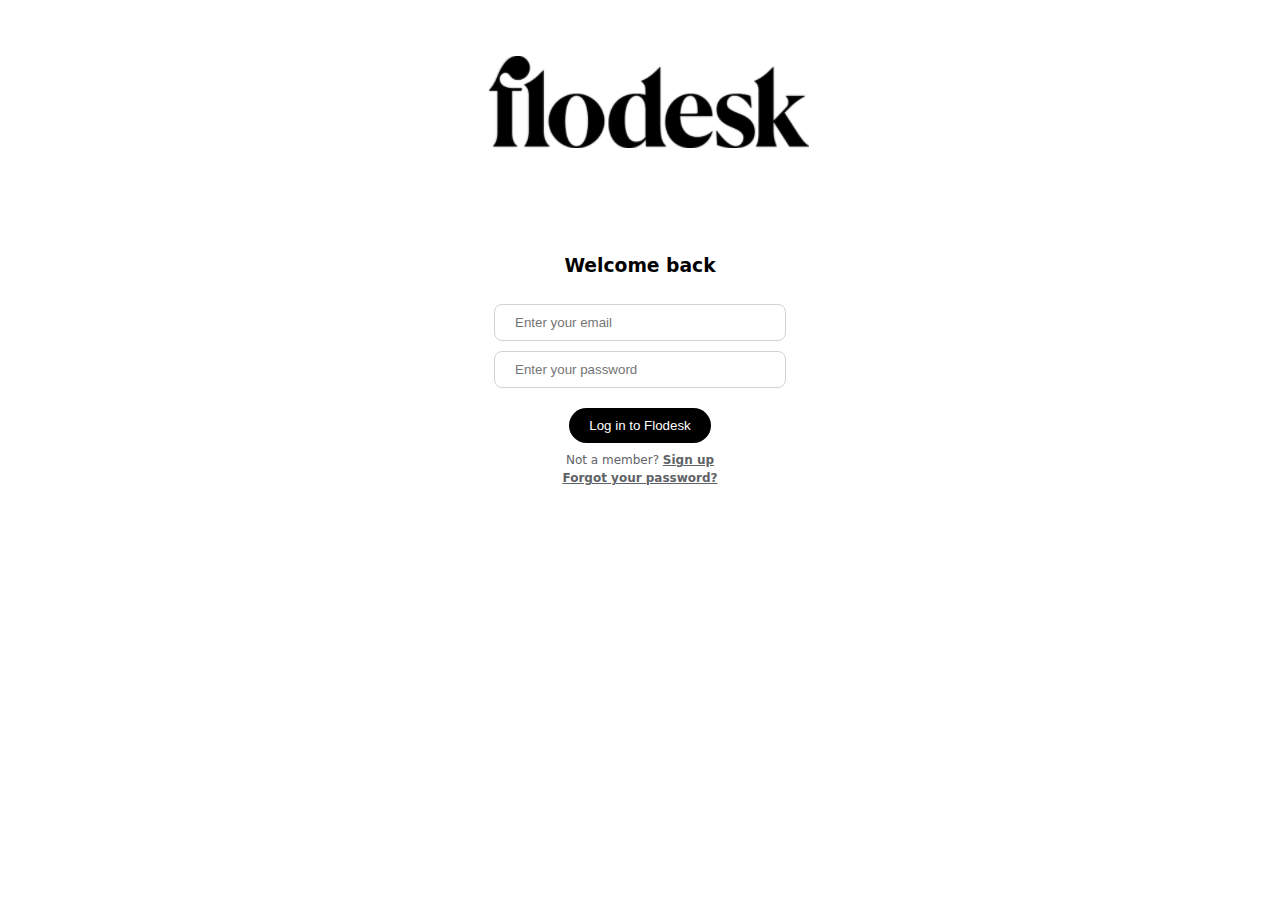
==== index4.html @ 1f99b30c "assignment 1" ====
<!DOCTYPE html>
<html lang="en">

<head>
    <meta charset="UTF-8">
    <meta name="viewport" content="width=device-width, initial-scale=1.0">
    <link rel="stylesheet" href="./styles/style.css" />
    <title>CSS Bootcamp</title>
</head>

<body>
    <div class="box-4">
        <!-- <div class="logo"> -->
            <img src="images/logo.png"  alt="logo"/>
        <!-- </div> -->
        <h3>Welcome back</h3>
        <input type="text" class="input-box" placeholder="Enter your email">
        <br />
        <input type="text" class="input-box" placeholder="Enter your password">
        <br />
        <button class="login-button">
            Log in to Flodesk
        </button>  
        <div class="sub-texts">Not a member? <a>Sign up</a>
        <br />
        </div>
        <a class="forgot-password">Forgot your password?</a>   
         
    </div>
</body>

</html>
---- styles/style.css ----
body {
    font-family: system-ui, -apple-system, BlinkMacSystemFont, 'Segoe UI', Roboto, Oxygen, Ubuntu, Cantarell, 'Open Sans', 'Helvetica Neue', sans-serif;
    box-sizing: border-box;
}

.box {
    padding: 80px 30px;
    background-color: #1DE592;
    width: 450px;
    margin: auto;
    border-radius: 8px;
}

.box-title {
    word-wrap: break-word; 
    word-break: break-word;
}

.box-para {
    font-weight: bold;
    font-family: system-ui, -apple-system, BlinkMacSystemFont, 'Segoe UI', Roboto, Oxygen, Ubuntu, Cantarell, 'Open Sans', 'Helvetica Neue', sans-serif;

}

.box-button {
    border-radius: 20px;
    background-color: white;
    padding: 10px 20px;
    font-size: 14px;
    font-weight: bold;
    border: none;
    cursor: pointer;
    margin-top: 10px;

}

.box-2 {
    width: 500px;
    margin: auto;
    border-radius: 8px;
    border: 1px solid lightgray;
}

.container-1 {
    padding: 20px;
}

.box-2-para {
    color: #777B7E;
}

.img-container {
    padding: 20px;
} 

.box-2-image-1, .box-2-image-2 {
    border-radius: 50%;
    height: 100px;
    width: 100px;
}

.box-2-image-1 {
    margin-left: 30px
}

.box-2-image-2 {
    margin-left: 50px;
}

.profiles {
    border-top: 1px solid lightgray;
    box-sizing: border-box;
}

.profiles, a {
    padding: 20px 10px;
    color: #287AE9;
    cursor: pointer;
    font-weight: bold;
}

.box-3 {
    border: 1px solid lightgray;
    border-radius: 8px;
    width: 460px;
    margin: auto;

}

.box-3-image {
    width: 100%;
    border-top-left-radius: 8px;
    border-top-right-radius: 8px;
    height: 250px;
}

.container {
    padding: 20px;
}

.lock-image {
    height: 20px;
    width: 20px;
}

.box-3 span {
   
}

.subscribe {
    display: inline;
    color: #5F6367;
    font-weight: bold;
    letter-spacing: 0;
    line-height: 20px;
    margin-left: 10px;
}

.box-3-title {
    font-weight: 600px;
    font-size: 24px;
    letter-spacing: 0px;
    line-height: 32px;
}

.box-3-para {
    color: #5F6367;
    font-size: 18px;
    line-height: 24px;
}

.details-button {
    background-color: transparent;
    color: #287AE9;
    border: 1px solid lightgray;
    padding: 15px 20px;
    border-radius: 4px;
    font-weight: bold;
    cursor: pointer;

}

.box-4 {
    text-align: center;
}

.input-box {
    /* display: block; */
    padding: 10px 20px;
    border: 1px solid lightgray !important;
    width: 250px;
    margin-top: 10px;
    border-radius: 8px;

}

.login-button {
    background-color: black;
    border-radius: 20px;
    color: white;
    padding: 10px 20px;
    outline: none;
    cursor: pointer;
    margin-top: 20px;
    border: none;


}

.sub-texts {
    color: #5F6367;
    margin-top: 10px;
    font-size: 12px;

}

.sub-texts a {
    color: #5F6367;
    padding: 0px;
    text-decoration: underline;
}

.forgot-password {
    color: #5F6367;
    text-decoration: underline;
    margin-top: 20px;
    font-size: 12px;
}
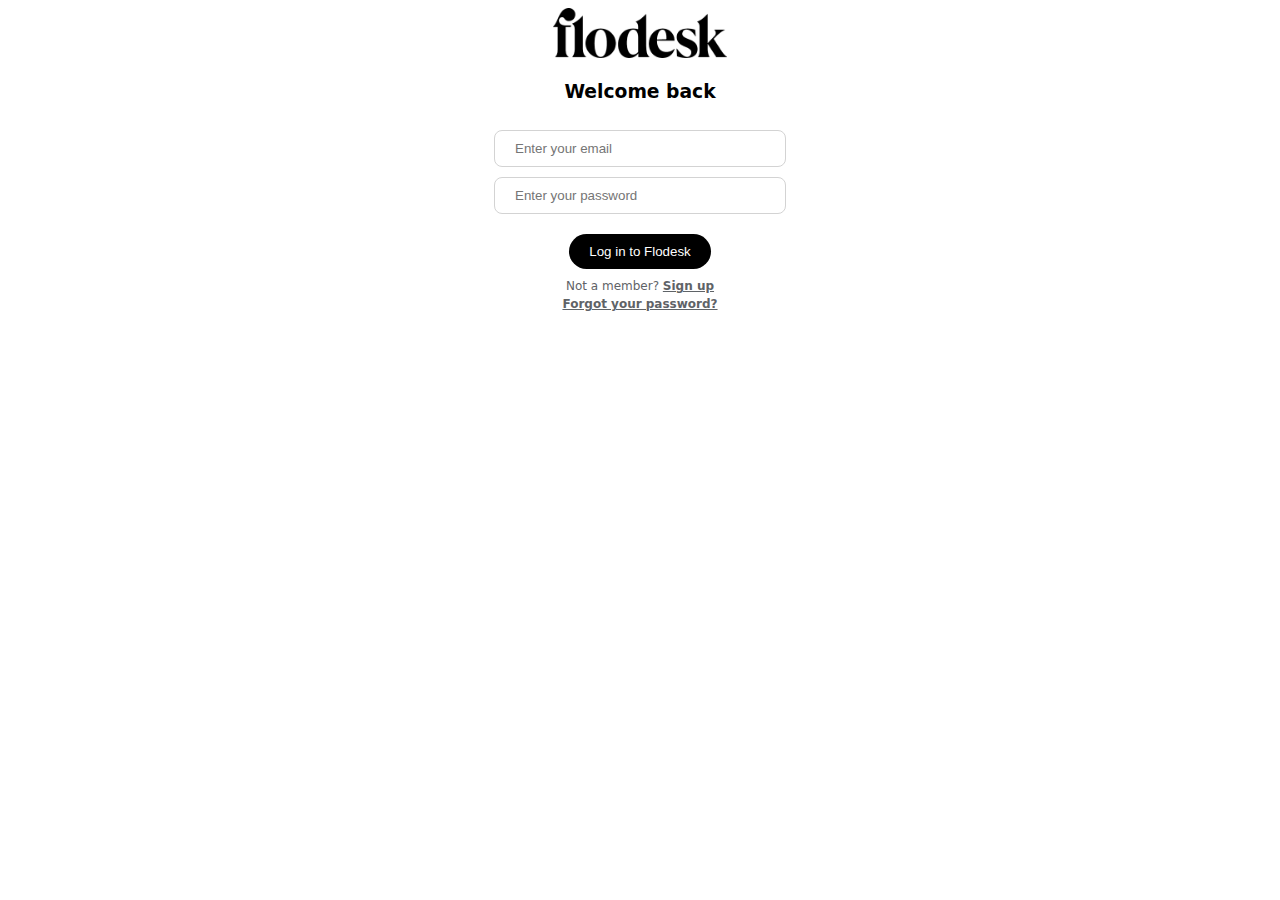
==== commit d8061850: "assignment 1" ====
--- a/index4.html
+++ b/index4.html
@@ -10,9 +10,9 @@
 
 <body>
     <div class="box-4">
-        <!-- <div class="logo"> -->
+        <div class="logo">
             <img src="images/logo.png"  alt="logo"/>
-        <!-- </div> -->
+        </div>
         <h3>Welcome back</h3>
         <input type="text" class="input-box" placeholder="Enter your email">
         <br />
--- a/styles/style.css
+++ b/styles/style.css
@@ -153,6 +153,10 @@
     border-radius: 8px;
 
 }
+.logo img {
+    height: 50px;
+
+}
 
 .login-button {
     background-color: black;
